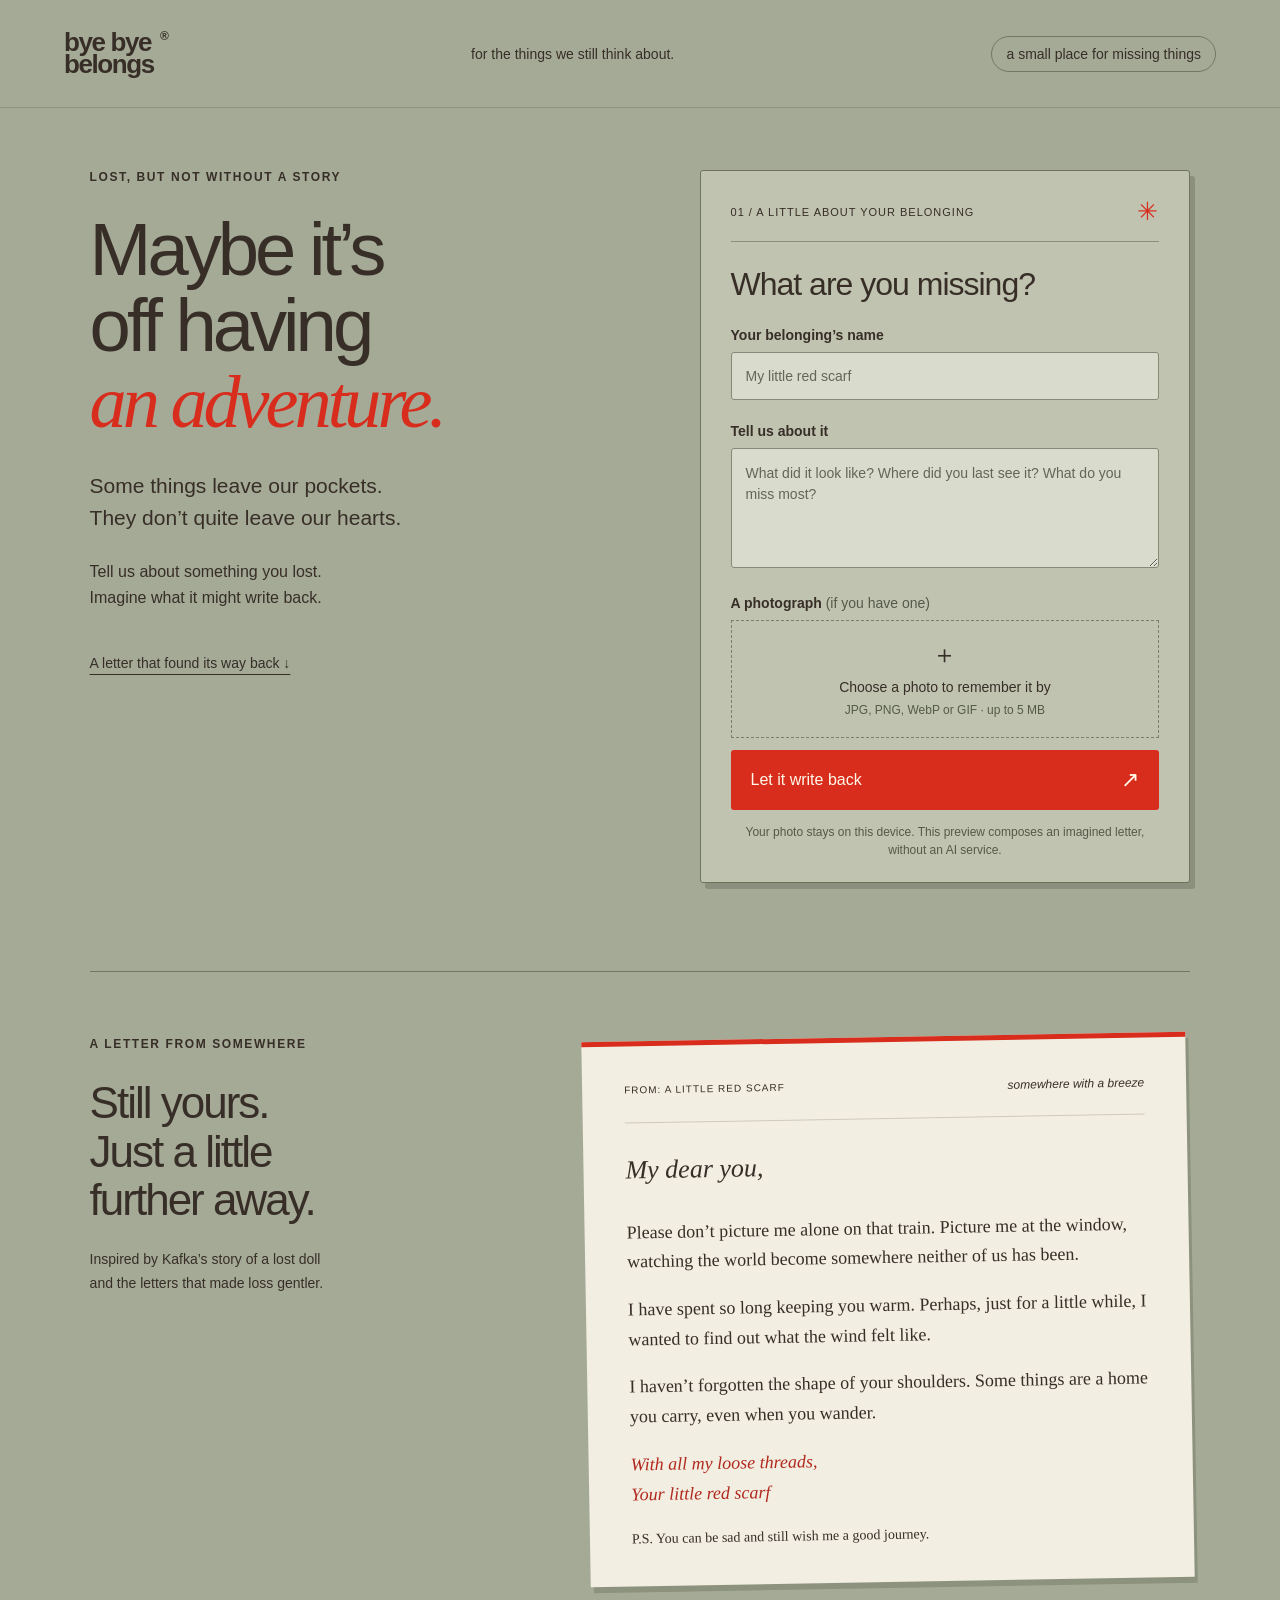
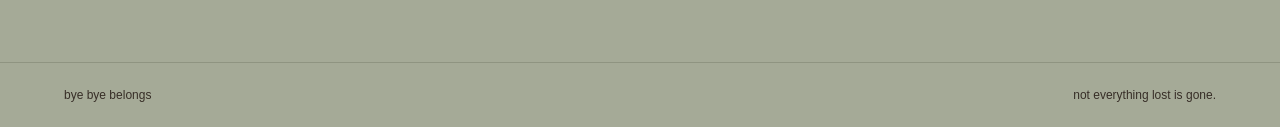
==== index.html @ 043ed478 "Telephone website: bye bye belongs" ====
<!doctype html><html lang="en"><head><meta charset="utf-8"><meta name="viewport" content="width=device-width,initial-scale=1"><title>bye bye belongs</title><meta name="description" content="A little letter from something you lost."><link rel="stylesheet" href="style.css"><link rel="icon" href="data:image/svg+xml,%3Csvg xmlns='http://www.w3.org/2000/svg' viewBox='0 0 32 32'%3E%3Crect width='32' height='32' rx='8' fill='%23e83122'/%3E%3Ctext x='8' y='24' font-size='26' fill='white'%3Eb%3C/text%3E%3C/svg%3E"></head><body><header><a class="brand" href="index.html">bye bye<br>belongs<span>®</span></a><span class="header-note">for the things we still think about.</span><span class="edition">a small place for missing things</span></header><main class="home"><section class="intro"><p class="eyebrow">LOST, BUT NOT WITHOUT A STORY</p><h1>Maybe it’s<br>off having<br><em>an adventure.</em></h1><p class="intro-copy">Some things leave our pockets.<br>They don’t quite leave our hearts.</p><p class="explanation">Tell us about something you lost.<br>Imagine what it might write back.</p><a class="sample-link" href="#sample">A letter that found its way back ↓</a></section><section class="form-panel"><div class="panel-top"><span>01 / A LITTLE ABOUT YOUR BELONGING</span><span>✳</span></div><h2>What are you missing?</h2><form id="object-form"><label for="object-name">Your belonging’s name</label><input id="object-name" name="name" required maxlength="80" placeholder="My little red scarf"><label for="description">Tell us about it</label><textarea id="description" name="description" required maxlength="1600" rows="4" placeholder="What did it look like? Where did you last see it? What do you miss most?"></textarea><label for="photo">A photograph <span class="optional">(if you have one)</span></label><div class="upload"><input id="photo" type="file" accept="image/jpeg,image/png,image/webp,image/gif"><span class="upload-symbol" aria-hidden="true">＋</span><span id="photo-label">Choose a photo to remember it by</span><small>JPG, PNG, WebP or GIF · up to 5 MB</small><img id="photo-preview" alt="Your selected belonging" hidden></div><p id="form-error" role="alert"></p><button type="submit">Let it write back <span aria-hidden="true">↗</span></button><p class="privacy">Your photo stays on this device. This preview composes an imagined letter, without an AI service.</p></form></section><section id="sample" class="sample"><div class="sample-intro"><p class="eyebrow">A LETTER FROM SOMEWHERE</p><h2>Still yours.<br>Just a little<br>further away.</h2><p>Inspired by Kafka’s story of a lost doll<br>and the letters that made loss gentler.</p></div><article class="paper"><div class="letter-meta"><span>FROM: A LITTLE RED SCARF</span><span>somewhere with a breeze</span></div><p class="salutation">My dear you,</p><p>Please don’t picture me alone on that train. Picture me at the window, watching the world become somewhere neither of us has been.</p><p>I have spent so long keeping you warm. Perhaps, just for a little while, I wanted to find out what the wind felt like.</p><p>I haven’t forgotten the shape of your shoulders. Some things are a home you carry, even when you wander.</p><p class="signature">With all my loose threads,<br>Your little red scarf</p><span class="postscript">P.S. You can be sad and still wish me a good journey.</span></article></section></main><footer><span>bye bye belongs</span><span>not everything lost is gone.</span></footer><script src="app.js"></script></body></html>
---- style.css ----
:root{--ground:#a5aa97;--ink:#372e27;--red:#d82c1d;--paper:#f2eee2;--line:#727765}*{box-sizing:border-box}html{scroll-behavior:smooth}body{margin:0;background:var(--ground);color:var(--ink);font-family:ui-rounded,'Trebuchet MS',sans-serif;font-size:16px}header{max-width:1440px;margin:auto;padding:32px 5%;display:flex;align-items:center;justify-content:space-between;border-bottom:1px solid #73786570;gap:24px}a{color:inherit}.brand{font-weight:900;font-size:26px;line-height:.83;letter-spacing:-1.4px;text-decoration:none;position:relative}.brand span{position:absolute;right:-15px;top:0;font-size:12px;letter-spacing:0}.header-note,.edition{font-size:14px}.edition{border:1px solid var(--line);border-radius:30px;padding:9px 14px}.home{max-width:1440px;margin:auto;padding:62px 7% 80px;display:grid;grid-template-columns:1.1fr 1fr;gap:70px}.eyebrow{font-size:12px;letter-spacing:1.6px;font-weight:bold;margin:0 0 28px}h1{font-size:clamp(50px,5.8vw,86px);line-height:1.02;letter-spacing:-4px;margin:0 0 25px;font-weight:500}h1 em{font-family:Georgia,serif;color:var(--red);font-weight:normal;letter-spacing:-4px}.intro-copy{font-size:21px;line-height:1.5;margin-top:30px}.explanation{font-size:16px;line-height:1.6;margin:26px 0}.sample-link{font-size:14px;text-underline-offset:6px;display:inline-block;margin-top:18px}.form-panel{padding:26px 30px 23px;background:#c0c3b0;border:1px solid #6e735e;border-radius:3px;box-shadow:5px 6px 0 #8a907d;align-self:start}.panel-top{display:flex;align-items:center;justify-content:space-between;font-size:11px;letter-spacing:1px;border-bottom:1px solid #8a907d;padding-bottom:15px}.panel-top span:last-child{color:var(--red);font-size:25px}h2{font-weight:500;letter-spacing:-1px;font-size:32px;margin:24px 0}label{display:block;margin:23px 0 9px;font-size:14px;font-weight:bold}.optional{font-weight:normal;color:#54594a}input:not([type=file]),textarea{width:100%;padding:14px;border:1px solid #858a77;background:#d9dccd;border-radius:3px;font:inherit;color:var(--ink)}textarea{resize:vertical;min-height:120px}input::placeholder,textarea::placeholder{color:#626657;font-size:14px;line-height:1.5}button{width:100%;background:var(--red);color:#fff8e8;font:inherit;border:0;border-radius:3px;padding:17px 20px;text-align:left;cursor:pointer;display:flex;justify-content:space-between;align-items:center}button:hover{background:#bc2316}button span{font-size:22px}.upload{position:relative;border:1px dashed #79806a;padding:17px;text-align:center;display:flex;align-items:center;flex-direction:column;gap:8px;min-height:118px;font-size:14px}.upload input{position:absolute;inset:0;width:100%;height:100%;opacity:0;cursor:pointer}.upload:focus-within{outline:3px solid var(--red);outline-offset:3px}.upload small{font-size:12px;color:#535a48}.upload-symbol{font-size:25px}#photo-preview{width:100%;height:130px;object-fit:contain}#form-error{color:#9d1d12;font-size:14px;margin:12px 0}.privacy{font-size:12px;line-height:1.5;color:#555949;text-align:center;margin:13px 0 0}.sample{grid-column:1/-1;border-top:1px solid #737865;padding-top:65px;display:grid;grid-template-columns:1fr 1.45fr;gap:80px;margin-top:18px}.sample-intro h2{font-size:44px;line-height:1.1;letter-spacing:-2px}.sample-intro>p:last-child{font-size:14px;line-height:1.7}.paper{background:var(--paper);padding:36px 42px;box-shadow:3px 6px 0 #8d927e;transform:rotate(-1deg);font-family:Georgia,serif;font-size:18px;line-height:1.65;border-top:5px solid var(--red)}.letter-meta{font-family:'Trebuchet MS',sans-serif;display:flex;gap:16px;justify-content:space-between;font-size:10px;letter-spacing:1px;border-bottom:1px solid #cfcabc;padding-bottom:20px}.letter-meta span:last-child{font-style:italic;letter-spacing:0;font-size:12px}.salutation{font-size:26px;font-style:italic}.signature{font-style:italic;color:#b1291e}.postscript{display:block;font-size:14px}footer{border-top:1px solid #73786570;display:flex;justify-content:space-between;max-width:1440px;margin:auto;padding:25px 5%;font-size:12px}.letter-page{max-width:800px;margin:60px auto 90px;padding:0 30px;text-align:center}.letter-page h1{font-size:56px;margin-bottom:45px}.letter-page .paper{text-align:left}.letter-note{font-size:12px;margin-top:25px}.back{font-size:14px}*:focus-visible{outline:3px solid var(--red);outline-offset:4px}img[hidden]{display:none}@media(max-width:850px){.edition{display:none}.home{gap:35px;padding:45px 5%}.sample{gap:30px}.paper{padding:26px}.sample-intro h2{font-size:34px}h1{letter-spacing:-2px}h1 em{letter-spacing:-2px}}@media(max-width:620px){header{padding:25px 6%}.header-note{font-size:12px;max-width:140px;text-align:right}.home{grid-template-columns:1fr;padding:38px 6% 50px;gap:40px}h1{font-size:58px}.intro-copy{font-size:18px}.explanation{margin:20px 0}.intro .sample-link{margin-top:4px}.form-panel{padding:22px}.sample{grid-template-columns:1fr;gap:20px;padding-top:40px;margin:0}.sample-intro h2 br{display:none}.sample-intro h2{max-width:300px}.paper{transform:none;padding:24px;font-size:17px}.letter-meta{flex-wrap:wrap;font-size:10px}.letter-page{margin-top:40px;padding:0 6%}.letter-page h1{font-size:42px}.letter-page .eyebrow{font-size:10px}.letter-page h1 em{letter-spacing:-2px}header:has(.back) .header-note{display:none}footer{gap:20px}.brand{font-size:24px}}@media(prefers-reduced-motion:reduce){html{scroll-behavior:auto}}
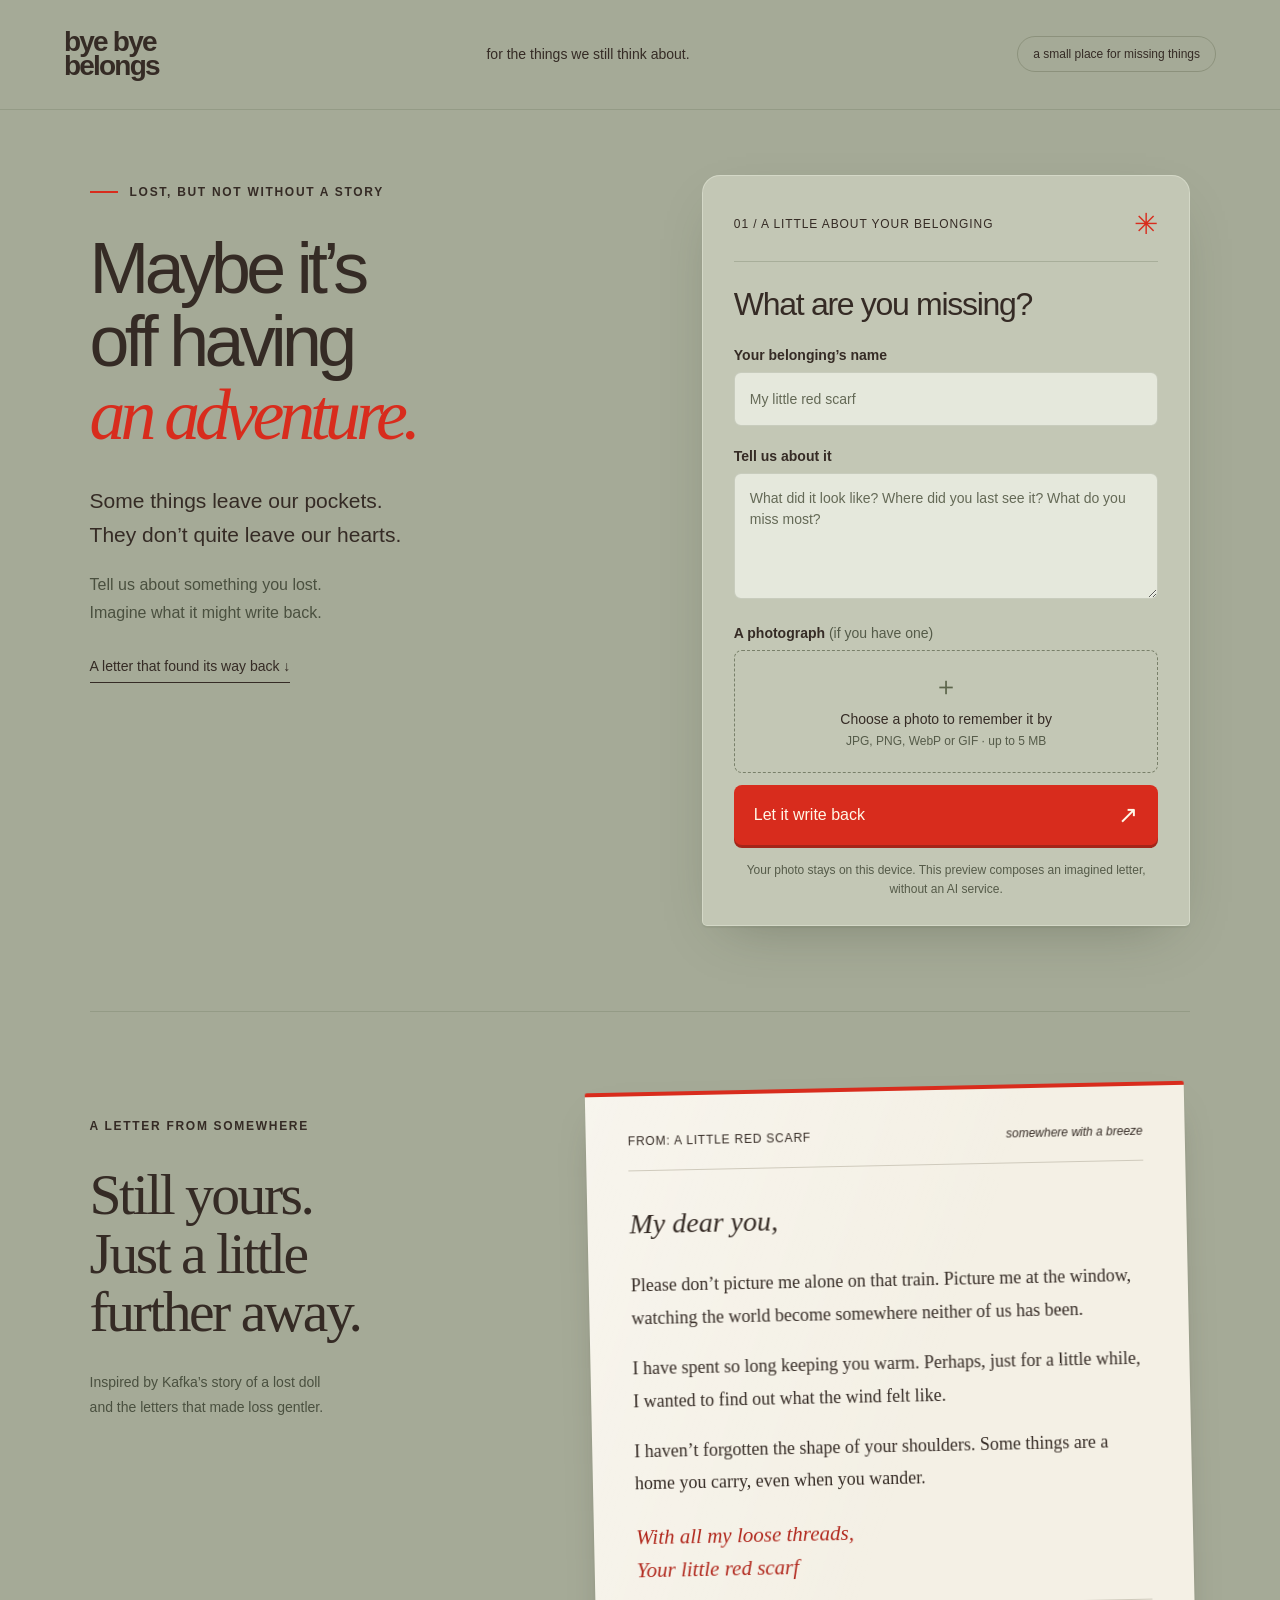
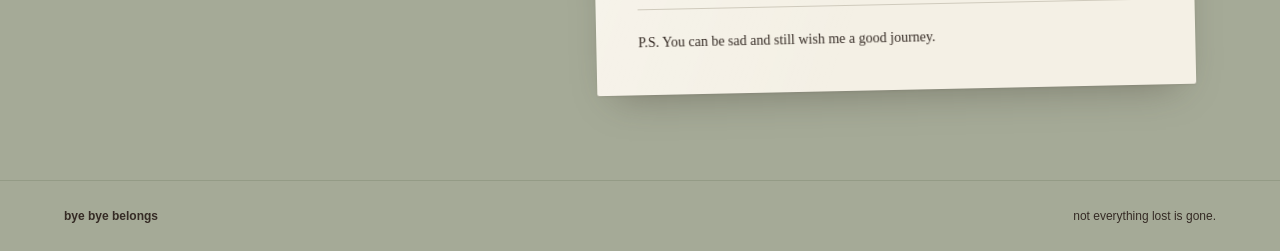
==== commit 237ae272: "Polish visual design and add accessible motion" ====
--- a/index.html
+++ b/index.html
@@ -1 +1 @@
-<!doctype html><html lang="en"><head><meta charset="utf-8"><meta name="viewport" content="width=device-width,initial-scale=1"><title>bye bye belongs</title><meta name="description" content="A little letter from something you lost."><link rel="stylesheet" href="style.css"><link rel="icon" href="data:image/svg+xml,%3Csvg xmlns='http://www.w3.org/2000/svg' viewBox='0 0 32 32'%3E%3Crect width='32' height='32' rx='8' fill='%23e83122'/%3E%3Ctext x='8' y='24' font-size='26' fill='white'%3Eb%3C/text%3E%3C/svg%3E"></head><body><header><a class="brand" href="index.html">bye bye<br>belongs<span>®</span></a><span class="header-note">for the things we still think about.</span><span class="edition">a small place for missing things</span></header><main class="home"><section class="intro"><p class="eyebrow">LOST, BUT NOT WITHOUT A STORY</p><h1>Maybe it’s<br>off having<br><em>an adventure.</em></h1><p class="intro-copy">Some things leave our pockets.<br>They don’t quite leave our hearts.</p><p class="explanation">Tell us about something you lost.<br>Imagine what it might write back.</p><a class="sample-link" href="#sample">A letter that found its way back ↓</a></section><section class="form-panel"><div class="panel-top"><span>01 / A LITTLE ABOUT YOUR BELONGING</span><span>✳</span></div><h2>What are you missing?</h2><form id="object-form"><label for="object-name">Your belonging’s name</label><input id="object-name" name="name" required maxlength="80" placeholder="My little red scarf"><label for="description">Tell us about it</label><textarea id="description" name="description" required maxlength="1600" rows="4" placeholder="What did it look like? Where did you last see it? What do you miss most?"></textarea><label for="photo">A photograph <span class="optional">(if you have one)</span></label><div class="upload"><input id="photo" type="file" accept="image/jpeg,image/png,image/webp,image/gif"><span class="upload-symbol" aria-hidden="true">＋</span><span id="photo-label">Choose a photo to remember it by</span><small>JPG, PNG, WebP or GIF · up to 5 MB</small><img id="photo-preview" alt="Your selected belonging" hidden></div><p id="form-error" role="alert"></p><button type="submit">Let it write back <span aria-hidden="true">↗</span></button><p class="privacy">Your photo stays on this device. This preview composes an imagined letter, without an AI service.</p></form></section><section id="sample" class="sample"><div class="sample-intro"><p class="eyebrow">A LETTER FROM SOMEWHERE</p><h2>Still yours.<br>Just a little<br>further away.</h2><p>Inspired by Kafka’s story of a lost doll<br>and the letters that made loss gentler.</p></div><article class="paper"><div class="letter-meta"><span>FROM: A LITTLE RED SCARF</span><span>somewhere with a breeze</span></div><p class="salutation">My dear you,</p><p>Please don’t picture me alone on that train. Picture me at the window, watching the world become somewhere neither of us has been.</p><p>I have spent so long keeping you warm. Perhaps, just for a little while, I wanted to find out what the wind felt like.</p><p>I haven’t forgotten the shape of your shoulders. Some things are a home you carry, even when you wander.</p><p class="signature">With all my loose threads,<br>Your little red scarf</p><span class="postscript">P.S. You can be sad and still wish me a good journey.</span></article></section></main><footer><span>bye bye belongs</span><span>not everything lost is gone.</span></footer><script src="app.js"></script></body></html>
+<!doctype html><html lang="en"><head><meta charset="utf-8"><meta name="viewport" content="width=device-width,initial-scale=1"><title>bye bye belongs</title><meta name="description" content="A little letter from something you lost."><link rel="stylesheet" href="style.css?v=2"><link rel="icon" href="data:image/svg+xml,%3Csvg xmlns='http://www.w3.org/2000/svg' viewBox='0 0 32 32'%3E%3Crect width='32' height='32' rx='8' fill='%23e83122'/%3E%3Ctext x='8' y='24' font-size='26' fill='white'%3Eb%3C/text%3E%3C/svg%3E"></head><body><header><a class="brand" href="index.html">bye bye<br> belongs</a><span class="header-note">for the things we still think about.</span><span class="edition">a small place for missing things</span></header><main class="home"><section class="intro"><p class="eyebrow">LOST, BUT NOT WITHOUT A STORY</p><h1>Maybe it’s<br> off having<br> <em>an adventure.</em></h1><p class="intro-copy">Some things leave our pockets.<br> They don’t quite leave our hearts.</p><p class="explanation">Tell us about something you lost.<br> Imagine what it might write back.</p><a class="sample-link" href="#sample">A letter that found its way back ↓</a></section><section class="form-panel"><div class="panel-top"><span>01 / A LITTLE ABOUT YOUR BELONGING</span><span>✳</span></div><h2>What are you missing?</h2><form id="object-form"><label for="object-name">Your belonging’s name</label><input id="object-name" name="name" required maxlength="80" placeholder="My little red scarf"><label for="description">Tell us about it</label><textarea id="description" name="description" required maxlength="1600" rows="4" placeholder="What did it look like? Where did you last see it? What do you miss most?"></textarea><label for="photo">A photograph <span class="optional">(if you have one)</span></label><div class="upload"><input id="photo" type="file" accept="image/jpeg,image/png,image/webp,image/gif"><span class="upload-symbol" aria-hidden="true">＋</span><span id="photo-label">Choose a photo to remember it by</span><small>JPG, PNG, WebP or GIF · up to 5 MB</small><img id="photo-preview" alt="Your selected belonging" hidden></div><p id="form-error" role="alert"></p><button type="submit">Let it write back <span aria-hidden="true">↗</span></button><p class="privacy">Your photo stays on this device. This preview composes an imagined letter, without an AI service.</p></form></section><section id="sample" class="sample"><div class="sample-intro"><p class="eyebrow">A LETTER FROM SOMEWHERE</p><h2>Still yours.<br> Just a little<br> further away.</h2><p>Inspired by Kafka’s story of a lost doll<br> and the letters that made loss gentler.</p></div><article class="paper"><div class="letter-meta"><span>FROM: A LITTLE RED SCARF</span><span>somewhere with a breeze</span></div><p class="salutation">My dear you,</p><p>Please don’t picture me alone on that train. Picture me at the window, watching the world become somewhere neither of us has been.</p><p>I have spent so long keeping you warm. Perhaps, just for a little while, I wanted to find out what the wind felt like.</p><p>I haven’t forgotten the shape of your shoulders. Some things are a home you carry, even when you wander.</p><p class="signature">With all my loose threads,<br> Your little red scarf</p><span class="postscript">P.S. You can be sad and still wish me a good journey.</span></article></section></main><footer><span>bye bye belongs</span><span>not everything lost is gone.</span></footer><script src="app.js?v=2"></script></body></html>
--- a/style.css
+++ b/style.css
@@ -1 +1,130 @@
-:root{--ground:#a5aa97;--ink:#372e27;--red:#d82c1d;--paper:#f2eee2;--line:#727765}*{box-sizing:border-box}html{scroll-behavior:smooth}body{margin:0;background:var(--ground);color:var(--ink);font-family:ui-rounded,'Trebuchet MS',sans-serif;font-size:16px}header{max-width:1440px;margin:auto;padding:32px 5%;display:flex;align-items:center;justify-content:space-between;border-bottom:1px solid #73786570;gap:24px}a{color:inherit}.brand{font-weight:900;font-size:26px;line-height:.83;letter-spacing:-1.4px;text-decoration:none;position:relative}.brand span{position:absolute;right:-15px;top:0;font-size:12px;letter-spacing:0}.header-note,.edition{font-size:14px}.edition{border:1px solid var(--line);border-radius:30px;padding:9px 14px}.home{max-width:1440px;margin:auto;padding:62px 7% 80px;display:grid;grid-template-columns:1.1fr 1fr;gap:70px}.eyebrow{font-size:12px;letter-spacing:1.6px;font-weight:bold;margin:0 0 28px}h1{font-size:clamp(50px,5.8vw,86px);line-height:1.02;letter-spacing:-4px;margin:0 0 25px;font-weight:500}h1 em{font-family:Georgia,serif;color:var(--red);font-weight:normal;letter-spacing:-4px}.intro-copy{font-size:21px;line-height:1.5;margin-top:30px}.explanation{font-size:16px;line-height:1.6;margin:26px 0}.sample-link{font-size:14px;text-underline-offset:6px;display:inline-block;margin-top:18px}.form-panel{padding:26px 30px 23px;background:#c0c3b0;border:1px solid #6e735e;border-radius:3px;box-shadow:5px 6px 0 #8a907d;align-self:start}.panel-top{display:flex;align-items:center;justify-content:space-between;font-size:11px;letter-spacing:1px;border-bottom:1px solid #8a907d;padding-bottom:15px}.panel-top span:last-child{color:var(--red);font-size:25px}h2{font-weight:500;letter-spacing:-1px;font-size:32px;margin:24px 0}label{display:block;margin:23px 0 9px;font-size:14px;font-weight:bold}.optional{font-weight:normal;color:#54594a}input:not([type=file]),textarea{width:100%;padding:14px;border:1px solid #858a77;background:#d9dccd;border-radius:3px;font:inherit;color:var(--ink)}textarea{resize:vertical;min-height:120px}input::placeholder,textarea::placeholder{color:#626657;font-size:14px;line-height:1.5}button{width:100%;background:var(--red);color:#fff8e8;font:inherit;border:0;border-radius:3px;padding:17px 20px;text-align:left;cursor:pointer;display:flex;justify-content:space-between;align-items:center}button:hover{background:#bc2316}button span{font-size:22px}.upload{position:relative;border:1px dashed #79806a;padding:17px;text-align:center;display:flex;align-items:center;flex-direction:column;gap:8px;min-height:118px;font-size:14px}.upload input{position:absolute;inset:0;width:100%;height:100%;opacity:0;cursor:pointer}.upload:focus-within{outline:3px solid var(--red);outline-offset:3px}.upload small{font-size:12px;color:#535a48}.upload-symbol{font-size:25px}#photo-preview{width:100%;height:130px;object-fit:contain}#form-error{color:#9d1d12;font-size:14px;margin:12px 0}.privacy{font-size:12px;line-height:1.5;color:#555949;text-align:center;margin:13px 0 0}.sample{grid-column:1/-1;border-top:1px solid #737865;padding-top:65px;display:grid;grid-template-columns:1fr 1.45fr;gap:80px;margin-top:18px}.sample-intro h2{font-size:44px;line-height:1.1;letter-spacing:-2px}.sample-intro>p:last-child{font-size:14px;line-height:1.7}.paper{background:var(--paper);padding:36px 42px;box-shadow:3px 6px 0 #8d927e;transform:rotate(-1deg);font-family:Georgia,serif;font-size:18px;line-height:1.65;border-top:5px solid var(--red)}.letter-meta{font-family:'Trebuchet MS',sans-serif;display:flex;gap:16px;justify-content:space-between;font-size:10px;letter-spacing:1px;border-bottom:1px solid #cfcabc;padding-bottom:20px}.letter-meta span:last-child{font-style:italic;letter-spacing:0;font-size:12px}.salutation{font-size:26px;font-style:italic}.signature{font-style:italic;color:#b1291e}.postscript{display:block;font-size:14px}footer{border-top:1px solid #73786570;display:flex;justify-content:space-between;max-width:1440px;margin:auto;padding:25px 5%;font-size:12px}.letter-page{max-width:800px;margin:60px auto 90px;padding:0 30px;text-align:center}.letter-page h1{font-size:56px;margin-bottom:45px}.letter-page .paper{text-align:left}.letter-note{font-size:12px;margin-top:25px}.back{font-size:14px}*:focus-visible{outline:3px solid var(--red);outline-offset:4px}img[hidden]{display:none}@media(max-width:850px){.edition{display:none}.home{gap:35px;padding:45px 5%}.sample{gap:30px}.paper{padding:26px}.sample-intro h2{font-size:34px}h1{letter-spacing:-2px}h1 em{letter-spacing:-2px}}@media(max-width:620px){header{padding:25px 6%}.header-note{font-size:12px;max-width:140px;text-align:right}.home{grid-template-columns:1fr;padding:38px 6% 50px;gap:40px}h1{font-size:58px}.intro-copy{font-size:18px}.explanation{margin:20px 0}.intro .sample-link{margin-top:4px}.form-panel{padding:22px}.sample{grid-template-columns:1fr;gap:20px;padding-top:40px;margin:0}.sample-intro h2 br{display:none}.sample-intro h2{max-width:300px}.paper{transform:none;padding:24px;font-size:17px}.letter-meta{flex-wrap:wrap;font-size:10px}.letter-page{margin-top:40px;padding:0 6%}.letter-page h1{font-size:42px}.letter-page .eyebrow{font-size:10px}.letter-page h1 em{letter-spacing:-2px}header:has(.back) .header-note{display:none}footer{gap:20px}.brand{font-size:24px}}@media(prefers-reduced-motion:reduce){html{scroll-behavior:auto}}
+:root {
+  --ground: #a5aa97;
+  --ink: #352b25;
+  --muted: #555b49;
+  --red: #d82c1d;
+  --paper: #f4f0e5;
+  --line: #747b6355;
+  --ease: cubic-bezier(.2,.75,.25,1);
+}
+* { box-sizing: border-box; }
+html { scroll-behavior: smooth; scroll-padding-top: 30px; }
+body { margin: 0; background: var(--ground); color: var(--ink); font-family: ui-rounded, 'Trebuchet MS', sans-serif; font-size: 16px; -webkit-font-smoothing: antialiased; }
+::selection { background: var(--red); color: var(--paper); }
+a { color: inherit; }
+header { max-width: 1480px; margin: auto; padding: 30px 5%; display: flex; align-items: center; justify-content: space-between; gap: 24px; border-bottom: 1px solid var(--line); }
+.brand { font-weight: 900; font-size: 28px; line-height: .87; letter-spacing: -1.8px; text-decoration: none; transition: color .25s; }
+.brand:hover { color: var(--red); }
+.header-note { font-size: 14px; }
+.edition { font-size: 12px; padding: 10px 15px; border: 1px solid #747b6380; border-radius: 99px; }
+.home { max-width: 1440px; margin: auto; padding: 65px 7% 90px; display: grid; grid-template-columns: minmax(0,1.12fr) minmax(0,1fr); gap: 85px 65px; }
+.intro { padding-top: 8px; }
+.eyebrow { font-size: 12px; letter-spacing: 1.7px; font-weight: 700; margin: 0 0 30px; line-height: 1.6; }
+.intro .eyebrow { display: flex; align-items: center; gap: 12px; }
+.intro .eyebrow::before { content: ''; width: 28px; height: 2px; background: var(--red); flex: none; }
+h1 { font-size: clamp(48px,5.6vw,82px); line-height: 1.02; letter-spacing: -.065em; margin: 0 0 28px; font-weight: 500; }
+h1 em { display: inline-block; font-family: 'Iowan Old Style', 'Palatino Linotype', Georgia, serif; color: var(--red); font-weight: 400; letter-spacing: -.07em; }
+.intro-copy { font-size: 21px; line-height: 1.6; margin: 32px 0 20px; }
+.explanation { font-size: 16px; line-height: 1.7; color: #4a503f; margin: 0 0 22px; }
+.sample-link { font-size: 14px; display: inline-block; padding: 10px 0 8px; text-decoration: none; border-bottom: 1px solid var(--ink); transition: color .25s, border-color .25s, transform .25s; }
+.sample-link:hover { color: var(--red); border-color: var(--red); transform: translateY(-2px); }
+.form-panel { background: #c3c7b5; padding: 27px 31px 25px; border: 1px solid #eef0e166; border-radius: 18px 18px 5px 5px; box-shadow: 0 2px 1px #343d1910, 0 20px 55px -25px #333b2860; align-self: start; position: relative; }
+.panel-top { display: flex; align-items: center; justify-content: space-between; gap: 16px; font-size: 12px; line-height: 1.5; letter-spacing: .9px; border-bottom: 1px solid var(--line); padding-bottom: 15px; }
+.panel-top span:last-child { color: var(--red); font-size: 29px; display: inline-block; transition: transform .7s var(--ease); }
+.form-panel:focus-within .panel-top span:last-child { transform: rotate(90deg); }
+h2 { font-weight: 500; letter-spacing: -1.3px; font-size: 32px; margin: 24px 0; }
+label { display: block; margin: 22px 0 9px; font-size: 14px; font-weight: 700; }
+.optional { font-weight: 400; color: var(--muted); }
+input:not([type=file]), textarea { width: 100%; padding: 14px 15px; border: 1px solid #858b764d; background: #e5e8dc; border-radius: 7px; font: inherit; line-height: 1.5; color: var(--ink); transition: background .25s, border-color .25s, box-shadow .25s; }
+textarea { resize: vertical; min-height: 120px; }
+input:not([type=file]):focus, textarea:focus { background: #f0f1e9; border-color: #727b60; box-shadow: 0 0 0 4px #747b631c; outline: none; }
+input::placeholder, textarea::placeholder { color: #646956; font-size: 14px; }
+.upload { position: relative; border: 1px dashed #79806a; border-radius: 8px; padding: 18px; text-align: center; display: flex; align-items: center; flex-direction: column; gap: 7px; min-height: 123px; font-size: 14px; transition: background .25s, border-color .25s; }
+.upload:hover, .upload:focus-within { background: #d4d8c7; border-color: var(--ink); }
+.upload input { position: absolute; inset: 0; width: 100%; height: 100%; opacity: 0; cursor: pointer; }
+.upload:focus-within { outline: 2px solid var(--red); outline-offset: 4px; }
+.upload small { font-size: 12px; color: var(--muted); }
+.upload-symbol { font-size: 26px; color: #5c654b; transition: transform .35s var(--ease); }
+.upload:hover .upload-symbol { transform: translateY(-3px); }
+#photo-label { max-width: 100%; overflow-wrap: anywhere; }
+#photo-preview { width: 100%; height: 160px; object-fit: contain; border-radius: 4px; }
+#form-error { color: #9d1d12; font-size: 14px; margin: 12px 0; }
+button { width: 100%; background: var(--red); color: #fff8e8; font: inherit; border: 0; border-radius: 8px; padding: 16px 20px; text-align: left; cursor: pointer; display: flex; justify-content: space-between; align-items: center; box-shadow: 0 3px 0 #a42519; transition: background .25s, transform .25s, box-shadow .25s; }
+button:hover { background: #c6291b; transform: translateY(-2px); box-shadow: 0 5px 0 #a42519; }
+button:active { transform: translateY(2px); box-shadow: 0 1px 0 #a42519; }
+button:disabled { cursor: progress; }
+button span { font-size: 24px; transition: transform .3s var(--ease); }
+button:hover span { transform: translate(3px,-3px); }
+.privacy { font-size: 12px; line-height: 1.6; color: var(--muted); text-align: center; margin: 16px 0 0; }
+.sample { grid-column: 1/-1; border-top: 1px solid var(--line); padding-top: 75px; display: grid; grid-template-columns: minmax(0,1fr) minmax(0,1.42fr); gap: 80px; }
+.sample-intro { padding-top: 30px; }
+.sample-intro h2 { font-family: 'Iowan Old Style', Georgia, serif; font-size: clamp(42px,4.5vw,62px); line-height: 1.02; letter-spacing: -2.5px; margin-bottom: 28px; }
+.sample-intro>p:last-child { font-size: 14px; line-height: 1.8; color: #4a503f; }
+.paper { background: linear-gradient(110deg,#ffffff50,transparent 55%),var(--paper); padding: 36px 42px 40px; box-shadow: 0 1px 2px #372e2715, 0 18px 38px -18px #372e2765; transform: rotate(-1.2deg); font-family: 'Iowan Old Style',Georgia,serif; font-size: 18px; line-height: 1.8; border-top: 4px solid var(--red); border-radius: 2px; position: relative; overflow-wrap: anywhere; }
+.sample .paper { transition: transform .65s var(--ease), box-shadow .65s; }
+@media(hover:hover) { .sample .paper:hover { transform: rotate(0deg) translateY(-4px); box-shadow: 0 24px 48px -20px #372e2770; } }
+.letter-meta { font-family: 'Trebuchet MS',sans-serif; display: flex; gap: 16px; justify-content: space-between; align-items: start; font-size: 12px; line-height: 1.5; letter-spacing: .8px; border-bottom: 1px solid #cfcabc; padding-bottom: 20px; }
+.letter-meta span:last-child { font-style: italic; letter-spacing: 0; text-align: right; }
+.salutation { font-size: 28px; font-style: italic; margin-bottom: 20px; }
+.signature { font-style: italic; color: #b1291e; font-size: 21px; line-height: 1.6; }
+.postscript { display: block; font-size: 14px; border-top: 1px solid #cfcabc; padding-top: 20px; }
+footer { border-top: 1px solid var(--line); display: flex; justify-content: space-between; gap: 20px; max-width: 1440px; margin: auto; padding: 28px 5%; font-size: 12px; }
+footer span:first-child { font-weight: bold; }
+.letter-page { max-width: 820px; margin: 60px auto 90px; padding: 0 30px; text-align: center; }
+.letter-page h1 { font-size: clamp(40px,5vw,64px); margin-bottom: 48px; }
+.letter-page .paper { text-align: left; transform: none; padding: 42px 58px; }
+.letter-note { font-size: 12px; margin-top: 30px; color: #4a503f; }
+.back { font-size: 14px; text-underline-offset: 5px; }
+*:focus-visible { outline: 3px solid var(--red); outline-offset: 4px; }
+img[hidden] { display: none; }
+/* Finite, quiet entrances. Content remains visible when scripts are unavailable. */
+@keyframes arrive { from { opacity: 0; transform: translateY(18px); } to { opacity: 1; transform: translateY(0); } }
+@keyframes ink { from { opacity: 0; } to { opacity: 1; } }
+@media(prefers-reduced-motion:no-preference) {
+  .intro .eyebrow { animation: arrive .7s var(--ease) both; }
+  .intro h1 { animation: arrive .85s .08s var(--ease) both; }
+  .intro-copy, .explanation, .intro .sample-link { animation: arrive .85s .18s var(--ease) both; }
+  .form-panel { animation: arrive .9s .15s var(--ease) both; }
+  .letter-page > .eyebrow, .letter-page > h1 { animation: arrive .8s var(--ease) both; }
+  .letter-page .paper { animation: arrive 1s .12s var(--ease) both; }
+  #letter-body p { animation: ink .8s var(--ease) both; animation-delay: calc(var(--paragraph,0) * 100ms + 300ms); }
+  .reveal { opacity: 0; transform: translateY(20px); transition: opacity .8s var(--ease), transform .8s var(--ease); }
+  .reveal.is-visible { opacity: 1; transform: translateY(0); }
+  body.leaving main { opacity: .45; transform: translateY(-5px); transition: opacity .25s, transform .25s; }
+}
+@media(max-width:950px) {
+  .edition { display: none; }
+  .home { padding: 50px 5% 70px; gap: 55px 35px; }
+  .sample { gap: 40px; }
+  .form-panel { padding: 24px; }
+  h1 { font-size: clamp(48px,6.8vw,65px); }
+  .paper { padding: 30px; }
+}
+@media(max-width:680px) {
+  header { padding: 25px 6%; }
+  .header-note { font-size: 12px; max-width: 145px; text-align: right; }
+  .brand { font-size: 25px; }
+  .home { grid-template-columns: minmax(0,1fr); padding: 35px 6% 60px; gap: 35px; }
+  .intro { padding: 0; }
+  .eyebrow { font-size: 12px; letter-spacing: 1px; margin-bottom: 22px; }
+  h1 { font-size: clamp(43px,10.5vw,66px); }
+  .intro h1 br:nth-of-type(2) { display: none; }
+  .intro-copy { font-size: 18px; line-height: 1.5; margin: 22px 0 14px; }
+  .explanation { margin-bottom: 12px; }
+  .sample { grid-template-columns: minmax(0,1fr); gap: 25px; padding-top: 35px; }
+  .sample-intro { padding-top: 0; }
+  .sample-intro h2 { font-size: 44px; max-width: 330px; }
+  .sample-intro h2 br { display: none; }
+  .paper { transform: none; padding: 25px; font-size: 17px; }
+  .letter-meta { flex-wrap: wrap; }
+  .letter-meta span:last-child { text-align: left; }
+  .letter-page { margin-top: 40px; padding: 0 6%; }
+  .letter-page h1 { font-size: 42px; }
+  .letter-page .paper { padding: 25px; }
+  header:has(.back) .header-note { display: none; }
+  .back { max-width: 145px; text-align: right; line-height: 1.5; }
+}
+@media(prefers-reduced-motion:reduce) {
+  html { scroll-behavior: auto; }
+  *, *::before, *::after { animation: none !important; transition: none !important; }
+}
